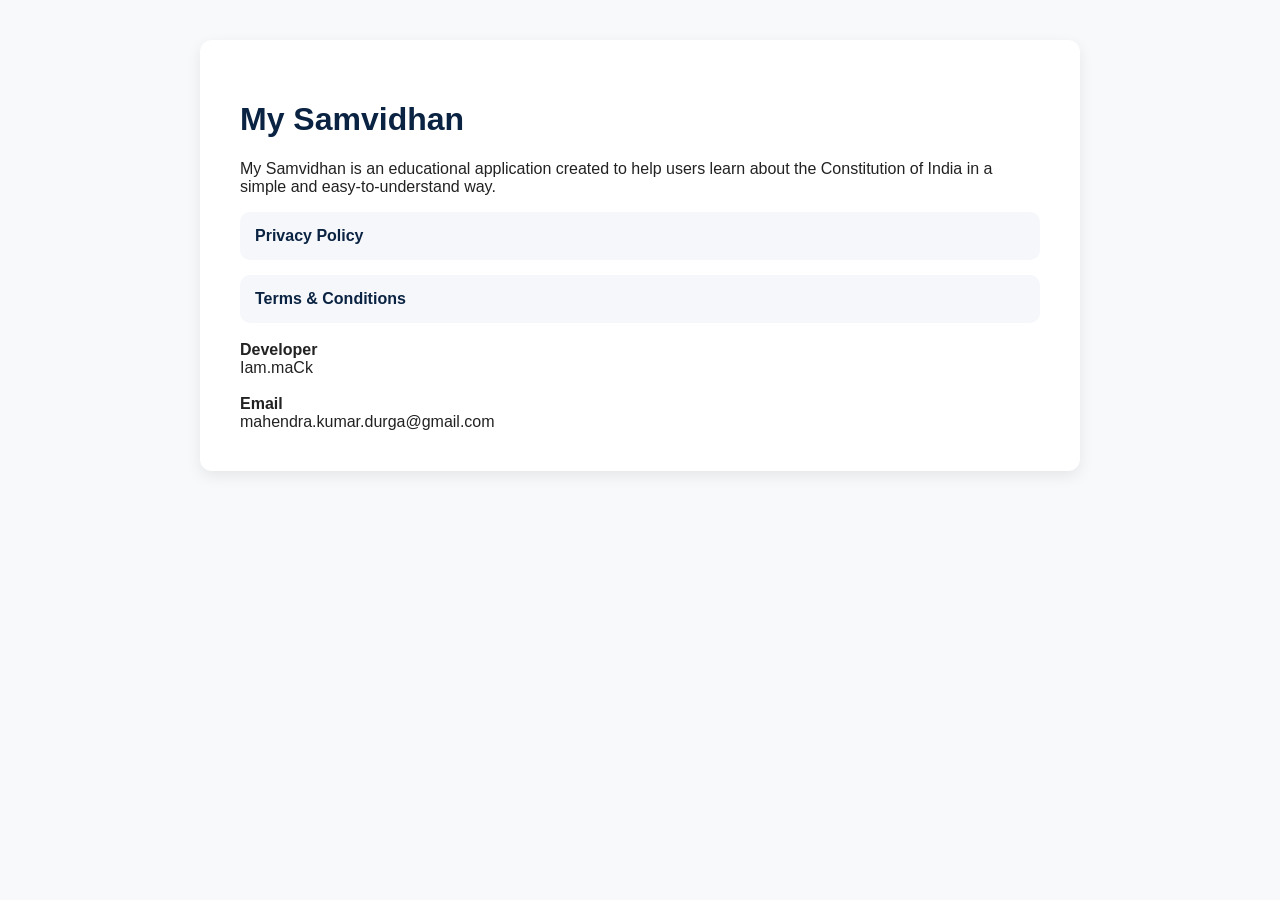
==== index.html @ bde84170 "Create index.html" ====
<!DOCTYPE html>
<html lang="en">
<head>
<meta charset="UTF-8">
<meta name="viewport" content="width=device-width, initial-scale=1.0">
<title>My Samvidhan</title>

<style>
body{
font-family:Arial,sans-serif;
background:#F8F9FB;
margin:0;
padding:40px;
color:#222;
}
.container{
max-width:800px;
margin:auto;
background:#fff;
padding:40px;
border-radius:12px;
box-shadow:0 5px 15px rgba(0,0,0,.08);
}
h1{
color:#0A2342;
}
a{
color:#0A2342;
font-weight:bold;
text-decoration:none;
}
.card{
background:#f5f7fb;
padding:15px;
border-radius:10px;
margin-top:15px;
}
</style>

</head>

<body>

<div class="container">

<h1>My Samvidhan</h1>

<p>
My Samvidhan is an educational application created to help users learn about the Constitution of India in a simple and easy-to-understand way.
</p>

<div class="card">
<a href="privacy-policy.html">Privacy Policy</a>
</div>

<div class="card">
<a href="terms-and-conditions.html">Terms & Conditions</a>
</div>

<br>

<b>Developer</b><br>
Iam.maCk

<br><br>

<b>Email</b><br>

mahendra.kumar.durga@gmail.com

</div>

</body>
</html>
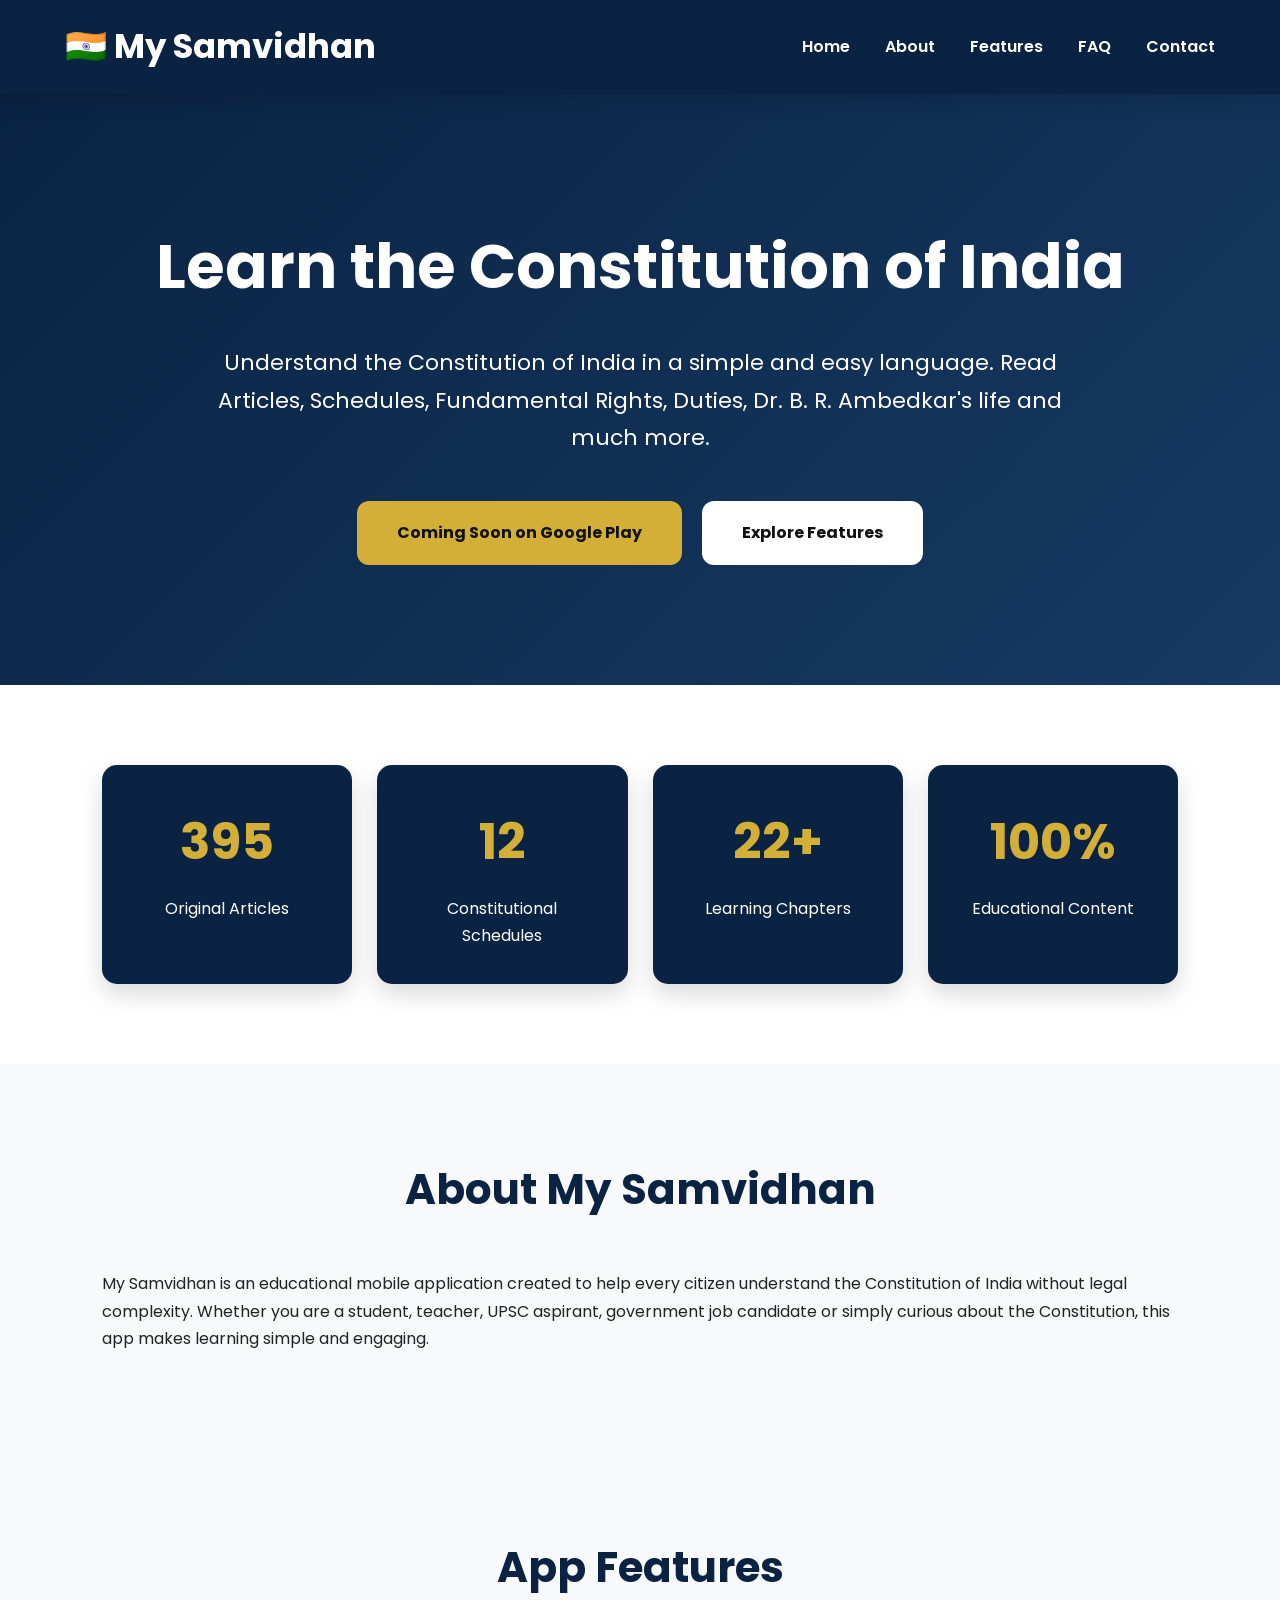
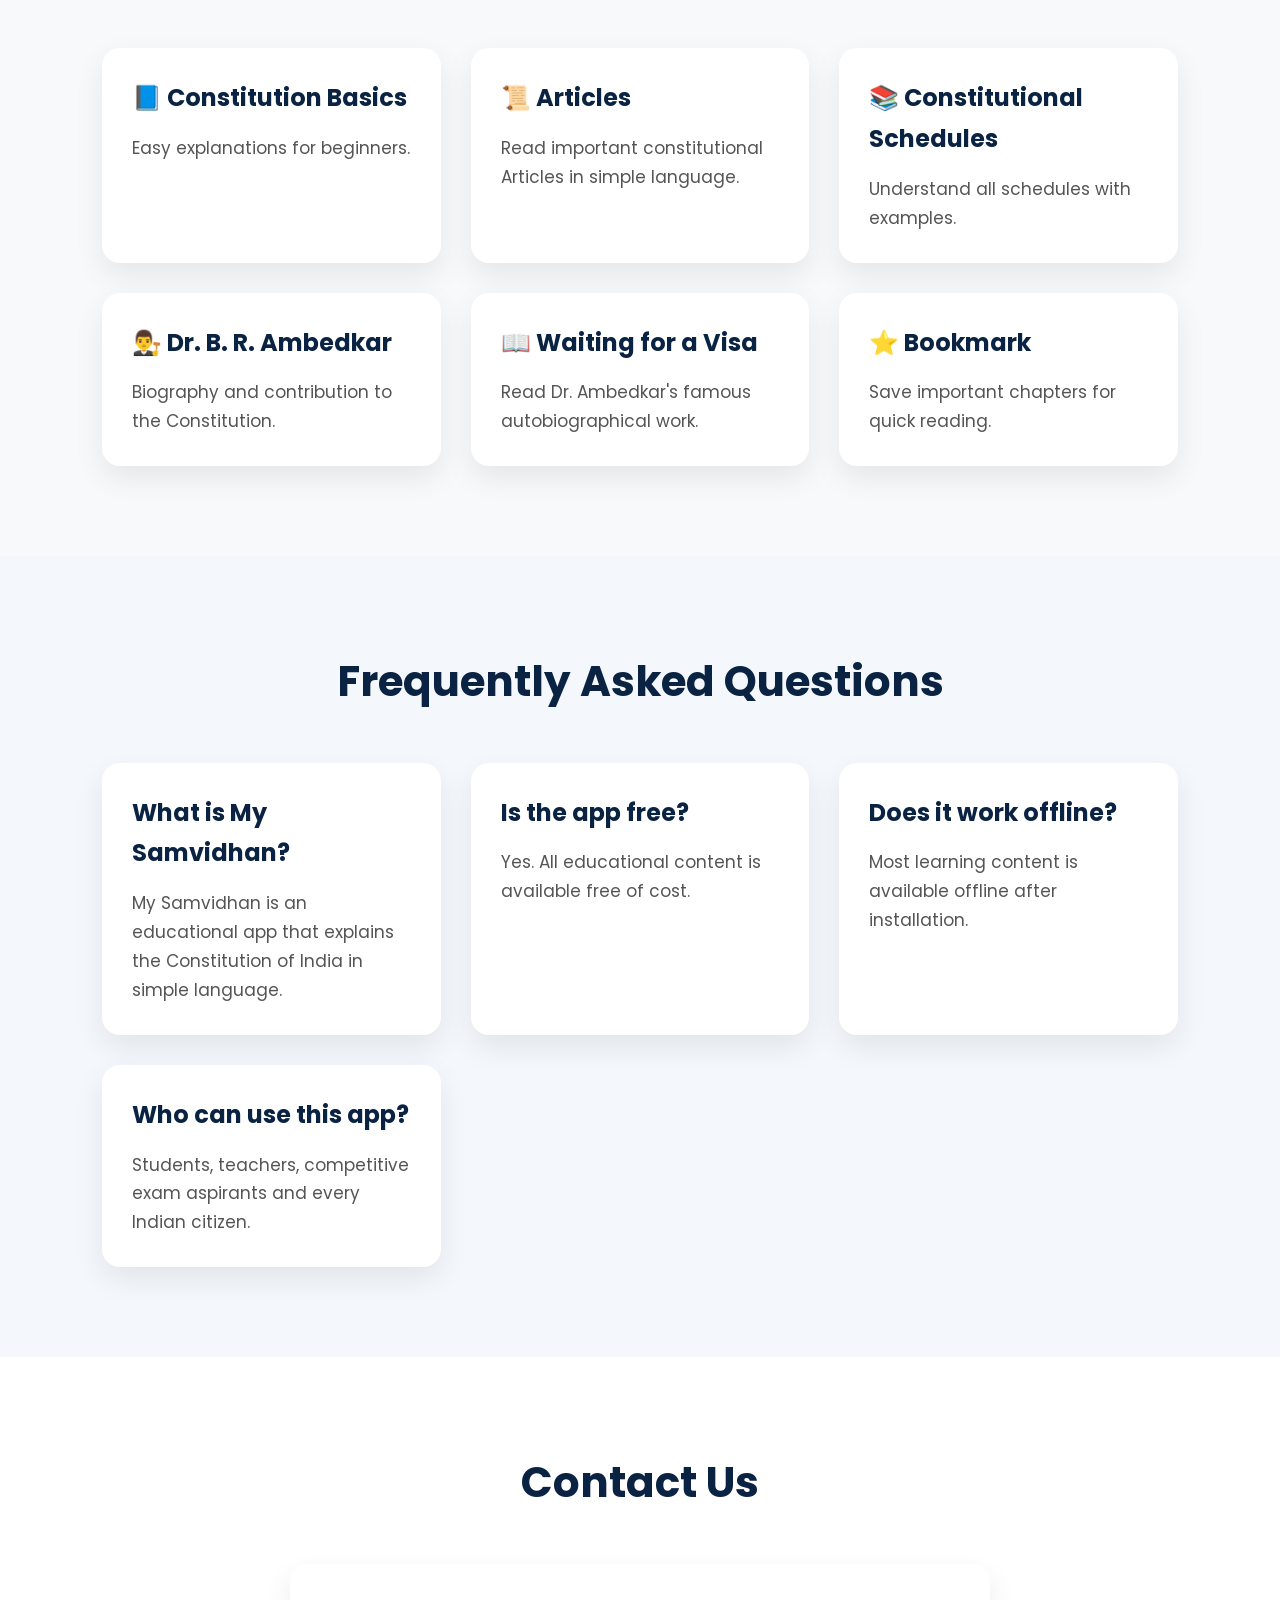
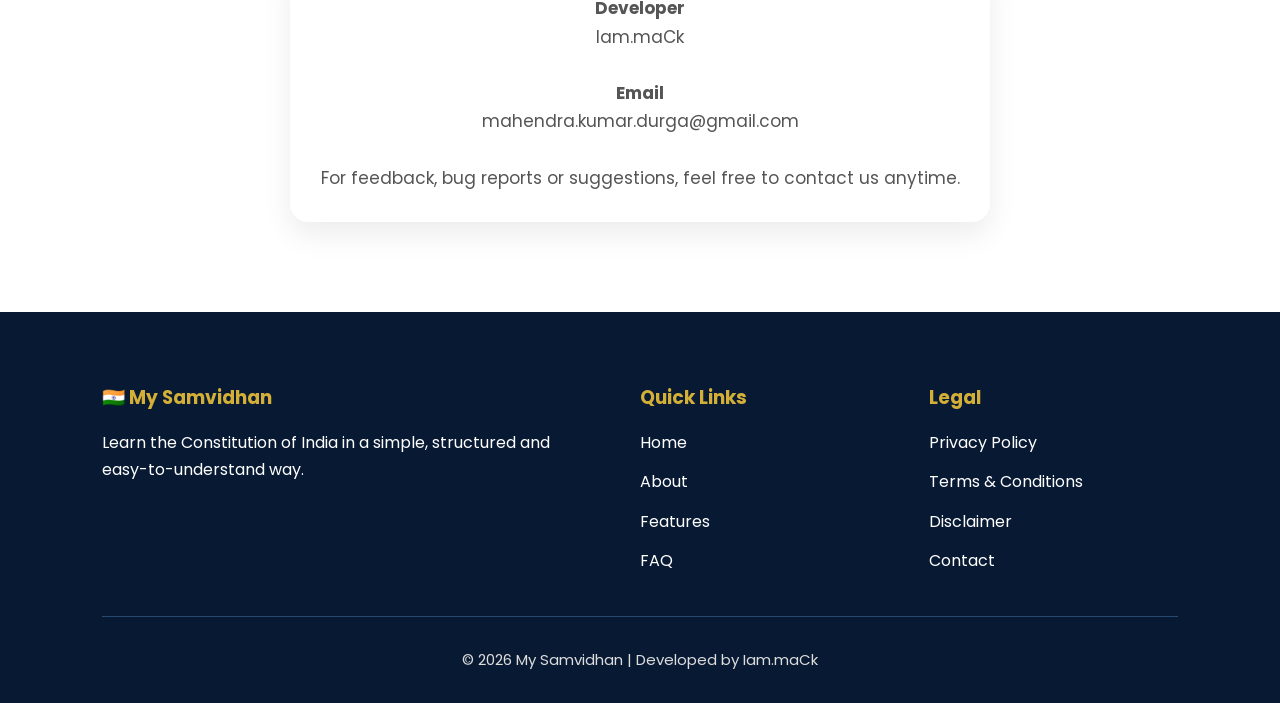
==== commit 08d5b320: "Add files via upload" ====
--- a/index.html
+++ b/index.html
@@ -1,74 +1,349 @@
-<!DOCTYPE html>
-<html lang="en">
-<head>
-<meta charset="UTF-8">
-<meta name="viewport" content="width=device-width, initial-scale=1.0">
-<title>My Samvidhan</title>
-
-<style>
-body{
-font-family:Arial,sans-serif;
-background:#F8F9FB;
-margin:0;
-padding:40px;
-color:#222;
-}
-.container{
-max-width:800px;
-margin:auto;
-background:#fff;
-padding:40px;
-border-radius:12px;
-box-shadow:0 5px 15px rgba(0,0,0,.08);
-}
-h1{
-color:#0A2342;
-}
-a{
-color:#0A2342;
-font-weight:bold;
-text-decoration:none;
-}
-.card{
-background:#f5f7fb;
-padding:15px;
-border-radius:10px;
-margin-top:15px;
-}
-</style>
-
-</head>
-
-<body>
-
-<div class="container">
-
-<h1>My Samvidhan</h1>
-
-<p>
-My Samvidhan is an educational application created to help users learn about the Constitution of India in a simple and easy-to-understand way.
-</p>
-
-<div class="card">
-<a href="privacy-policy.html">Privacy Policy</a>
-</div>
-
-<div class="card">
-<a href="terms-and-conditions.html">Terms & Conditions</a>
-</div>
-
-<br>
-
-<b>Developer</b><br>
-Iam.maCk
-
-<br><br>
-
-<b>Email</b><br>
-
-mahendra.kumar.durga@gmail.com
-
-</div>
-
-</body>
-</html>
+<!DOCTYPE html>
+<html lang="en">
+<head>
+<meta charset="UTF-8">
+<meta name="viewport" content="width=device-width, initial-scale=1.0">
+
+<title>My Samvidhan - Learn the Constitution of India</title>
+
+<meta name="description" content="Learn the Constitution of India in simple language with Articles, Schedules, Dr. B. R. Ambedkar, Waiting for a Visa and more.">
+
+<link rel="stylesheet" href="style.css">
+
+<link rel="preconnect" href="https://fonts.googleapis.com">
+<link rel="preconnect" href="https://fonts.gstatic.com" crossorigin>
+
+<link href="https://fonts.googleapis.com/css2?family=Poppins:wght@300;400;500;600;700;800&display=swap" rel="stylesheet">
+
+</head>
+
+<body>
+
+<header>
+
+<nav class="navbar">
+
+<div class="logo">
+
+<h2>🇮🇳 My Samvidhan</h2>
+
+</div>
+
+<ul>
+
+<li><a href="#home">Home</a></li>
+
+<li><a href="#about">About</a></li>
+
+<li><a href="#features">Features</a></li>
+
+<li><a href="#faq">FAQ</a></li>
+
+<li><a href="#contact">Contact</a></li>
+
+</ul>
+
+</nav>
+
+</header>
+
+<main>
+
+<section id="home" class="hero">
+
+<div class="hero-content">
+
+<h1>Learn the Constitution of India</h1>
+
+<p>
+
+Understand the Constitution of India in a simple and easy language.
+Read Articles, Schedules, Fundamental Rights, Duties,
+Dr. B. R. Ambedkar's life and much more.
+
+</p>
+
+<div class="hero-buttons">
+
+<a href="#" class="btn">
+
+Coming Soon on Google Play
+
+</a>
+
+<a href="#features" class="btn secondary">
+
+Explore Features
+
+</a>
+
+</div>
+
+</div>
+
+</section>
+
+<section class="stats">
+
+<div class="stat-box">
+
+<h2>395</h2>
+
+<p>Original Articles</p>
+
+</div>
+
+<div class="stat-box">
+
+<h2>12</h2>
+
+<p>Constitutional Schedules</p>
+
+</div>
+
+<div class="stat-box">
+
+<h2>22+</h2>
+
+<p>Learning Chapters</p>
+
+</div>
+
+<div class="stat-box">
+
+<h2>100%</h2>
+
+<p>Educational Content</p>
+
+</div>
+
+</section>
+
+<section id="about">
+
+<h2>About My Samvidhan</h2>
+
+<p>
+
+My Samvidhan is an educational mobile application created to help every citizen understand the Constitution of India without legal complexity.
+
+Whether you are a student, teacher, UPSC aspirant, government job candidate or simply curious about the Constitution, this app makes learning simple and engaging.
+
+</p>
+
+</section>
+
+<section id="features">
+
+<h2>App Features</h2>
+
+<div class="cards">
+
+<div class="card">
+
+<h3>📘 Constitution Basics</h3>
+
+<p>
+
+Easy explanations for beginners.
+
+</p>
+
+</div>
+
+<div class="card">
+
+<h3>📜 Articles</h3>
+
+<p>
+
+Read important constitutional Articles in simple language.
+
+</p>
+
+</div>
+
+<div class="card">
+
+<h3>📚 Constitutional Schedules</h3>
+
+<p>
+
+Understand all schedules with examples.
+
+</p>
+
+</div>
+
+<div class="card">
+
+<h3>👨‍⚖️ Dr. B. R. Ambedkar</h3>
+
+<p>
+
+Biography and contribution to the Constitution.
+
+</p>
+
+</div>
+
+<div class="card">
+
+<h3>📖 Waiting for a Visa</h3>
+
+<p>
+
+Read Dr. Ambedkar's famous autobiographical work.
+
+</p>
+
+</div>
+
+<div class="card">
+
+<h3>⭐ Bookmark</h3>
+
+<p>
+
+Save important chapters for quick reading.
+
+</p>
+
+</div>
+
+</div>
+
+</section>
+<section id="faq">
+
+<h2>Frequently Asked Questions</h2>
+
+<div class="cards">
+
+<div class="card">
+<h3>What is My Samvidhan?</h3>
+<p>
+My Samvidhan is an educational app that explains the Constitution of India in simple language.
+</p>
+</div>
+
+<div class="card">
+<h3>Is the app free?</h3>
+<p>
+Yes. All educational content is available free of cost.
+</p>
+</div>
+
+<div class="card">
+<h3>Does it work offline?</h3>
+<p>
+Most learning content is available offline after installation.
+</p>
+</div>
+
+<div class="card">
+<h3>Who can use this app?</h3>
+<p>
+Students, teachers, competitive exam aspirants and every Indian citizen.
+</p>
+</div>
+
+</div>
+
+</section>
+
+<section id="contact">
+
+<h2>Contact Us</h2>
+
+<div class="card">
+
+<p><strong>Developer</strong></p>
+
+<p>Iam.maCk</p>
+
+<br>
+
+<p><strong>Email</strong></p>
+
+<p>mahendra.kumar.durga@gmail.com</p>
+
+<br>
+
+<p>
+For feedback, bug reports or suggestions, feel free to contact us anytime.
+</p>
+
+</div>
+
+</section>
+
+<footer>
+
+<div class="footer-container">
+
+<div>
+
+<h3>🇮🇳 My Samvidhan</h3>
+
+<p>
+Learn the Constitution of India in a simple, structured and easy-to-understand way.
+</p>
+
+</div>
+
+<div>
+
+<h3>Quick Links</h3>
+
+<ul>
+
+<li><a href="#home">Home</a></li>
+
+<li><a href="#about">About</a></li>
+
+<li><a href="#features">Features</a></li>
+
+<li><a href="#faq">FAQ</a></li>
+
+</ul>
+
+</div>
+
+<div>
+
+<h3>Legal</h3>
+
+<ul>
+
+<li><a href="privacy-policy.html">Privacy Policy</a></li>
+
+<li><a href="terms-and-conditions.html">Terms & Conditions</a></li>
+
+<li><a href="disclaimer.html">Disclaimer</a></li>
+
+<li><a href="contact.html">Contact</a></li>
+
+</ul>
+
+</div>
+
+</div>
+
+<hr>
+
+<p class="copyright">
+
+© 2026 My Samvidhan | Developed by Iam.maCk
+
+</p>
+
+</footer>
+
+<script src="script.js"></script>
+
+</main>
+
+</body>
+
+</html>
--- a/style.css
+++ b/style.css
@@ -0,0 +1,303 @@
+*{
+margin:0;
+padding:0;
+box-sizing:border-box;
+font-family:'Poppins',sans-serif;
+}
+
+html{
+scroll-behavior:smooth;
+}
+
+body{
+background:#f8f9fb;
+color:#222;
+line-height:1.7;
+}
+
+header{
+background:#0A2342;
+position:sticky;
+top:0;
+z-index:999;
+box-shadow:0 5px 20px rgba(0,0,0,.15);
+}
+
+.navbar{
+max-width:1200px;
+margin:auto;
+display:flex;
+justify-content:space-between;
+align-items:center;
+padding:18px 25px;
+}
+
+.logo h2{
+color:white;
+font-size:34px;
+font-weight:700;
+}
+
+.navbar ul{
+display:flex;
+list-style:none;
+gap:35px;
+}
+
+.navbar a{
+color:white;
+text-decoration:none;
+font-weight:600;
+transition:.3s;
+}
+
+.navbar a:hover{
+color:#D4AF37;
+}
+
+.hero{
+background:linear-gradient(135deg,#0A2342,#163A63);
+padding:120px 25px;
+text-align:center;
+color:white;
+}
+
+.hero h1{
+font-size:62px;
+margin-bottom:25px;
+}
+
+.hero p{
+max-width:850px;
+margin:auto;
+font-size:22px;
+}
+
+.hero-buttons{
+margin-top:45px;
+display:flex;
+justify-content:center;
+gap:20px;
+flex-wrap:wrap;
+}
+
+.btn{
+padding:18px 40px;
+background:#D4AF37;
+color:#111;
+text-decoration:none;
+border-radius:12px;
+font-weight:700;
+transition:.3s;
+}
+
+.btn:hover{
+transform:translateY(-5px);
+}
+
+.secondary{
+background:white;
+}
+
+.stats{
+display:grid;
+grid-template-columns:repeat(4,1fr);
+gap:25px;
+padding:80px 8%;
+background:white;
+}
+
+.stat-box{
+background:#0A2342;
+padding:35px;
+border-radius:15px;
+text-align:center;
+color:white;
+box-shadow:0 10px 25px rgba(0,0,0,.15);
+}
+
+.stat-box h2{
+font-size:50px;
+color:#D4AF37;
+margin-bottom:10px;
+}
+section{
+padding:90px 8%;
+}
+
+section h2{
+text-align:center;
+font-size:42px;
+margin-bottom:45px;
+color:#0A2342;
+}
+
+.cards{
+display:grid;
+grid-template-columns:repeat(auto-fit,minmax(280px,1fr));
+gap:30px;
+}
+
+.card{
+background:#fff;
+padding:30px;
+border-radius:18px;
+box-shadow:0 12px 30px rgba(0,0,0,.08);
+transition:.35s;
+}
+
+.card:hover{
+transform:translateY(-10px);
+box-shadow:0 18px 40px rgba(0,0,0,.15);
+}
+
+.card h3{
+color:#0A2342;
+margin-bottom:15px;
+font-size:24px;
+}
+
+.card p{
+font-size:17px;
+color:#555;
+}
+
+#faq{
+background:#F4F7FC;
+}
+
+#contact{
+background:white;
+}
+
+#contact .card{
+max-width:700px;
+margin:auto;
+text-align:center;
+}
+
+footer{
+background:#081A33;
+color:white;
+padding:70px 8% 30px;
+}
+
+.footer-container{
+display:grid;
+grid-template-columns:2fr 1fr 1fr;
+gap:40px;
+margin-bottom:30px;
+}
+
+.footer-container h3{
+margin-bottom:15px;
+color:#D4AF37;
+}
+
+.footer-container ul{
+list-style:none;
+padding:0;
+}
+
+.footer-container li{
+margin-bottom:12px;
+}
+
+.footer-container a{
+color:white;
+text-decoration:none;
+transition:.3s;
+}
+
+.footer-container a:hover{
+color:#D4AF37;
+}
+
+footer hr{
+border:none;
+height:1px;
+background:#28496F;
+margin:30px 0;
+}
+
+.copyright{
+text-align:center;
+font-size:15px;
+color:#ddd;
+}
+
+.hidden{
+opacity:0;
+transform:translateY(40px);
+transition:all .8s ease;
+}
+
+.show{
+opacity:1;
+transform:translateY(0);
+}
+
+@media(max-width:992px){
+
+.hero h1{
+font-size:48px;
+}
+
+.hero p{
+font-size:18px;
+}
+
+.stats{
+grid-template-columns:repeat(2,1fr);
+}
+
+.footer-container{
+grid-template-columns:1fr;
+text-align:center;
+}
+
+}
+
+@media(max-width:768px){
+
+.navbar{
+flex-direction:column;
+gap:20px;
+}
+
+.navbar ul{
+flex-wrap:wrap;
+justify-content:center;
+gap:18px;
+}
+
+.hero{
+padding:80px 20px;
+}
+
+.hero h1{
+font-size:36px;
+}
+
+.hero p{
+font-size:16px;
+}
+
+.hero-buttons{
+flex-direction:column;
+align-items:center;
+}
+
+.stats{
+grid-template-columns:1fr;
+}
+
+section{
+padding:70px 20px;
+}
+
+section h2{
+font-size:32px;
+}
+
+}
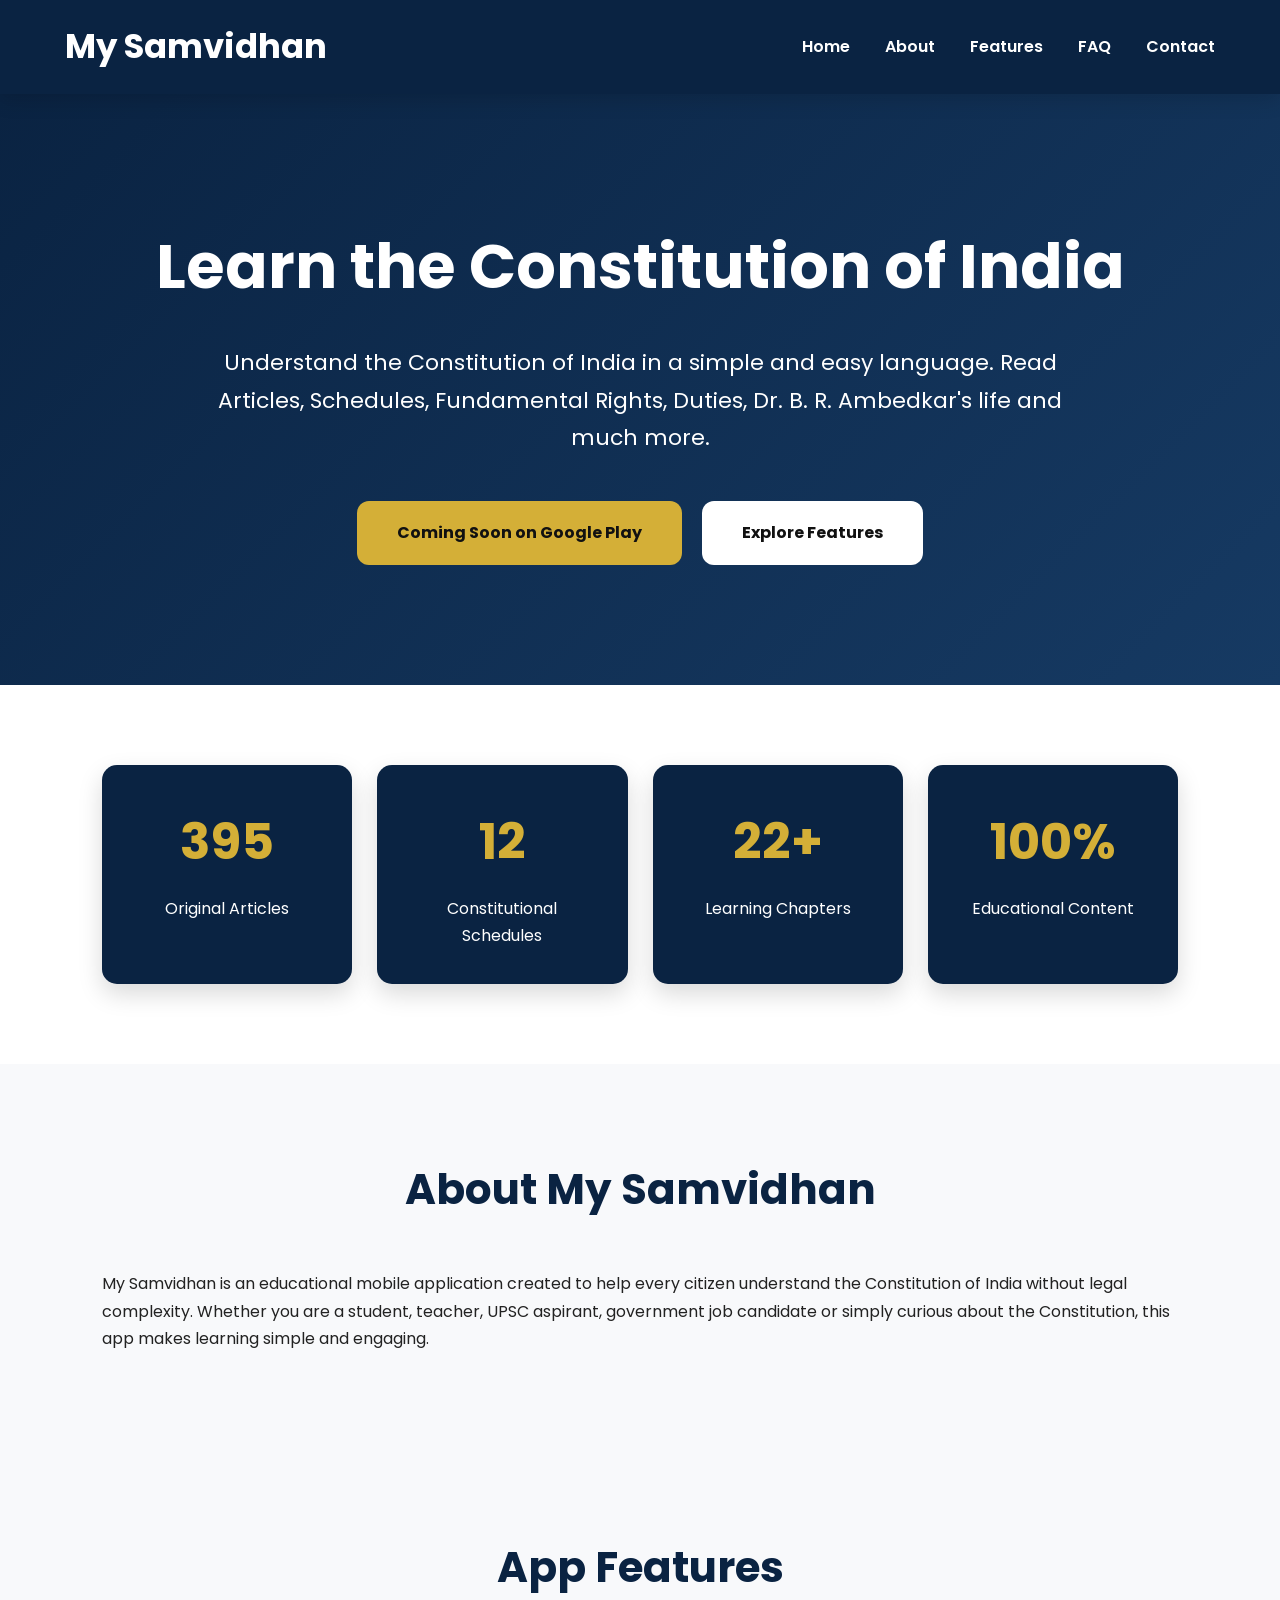
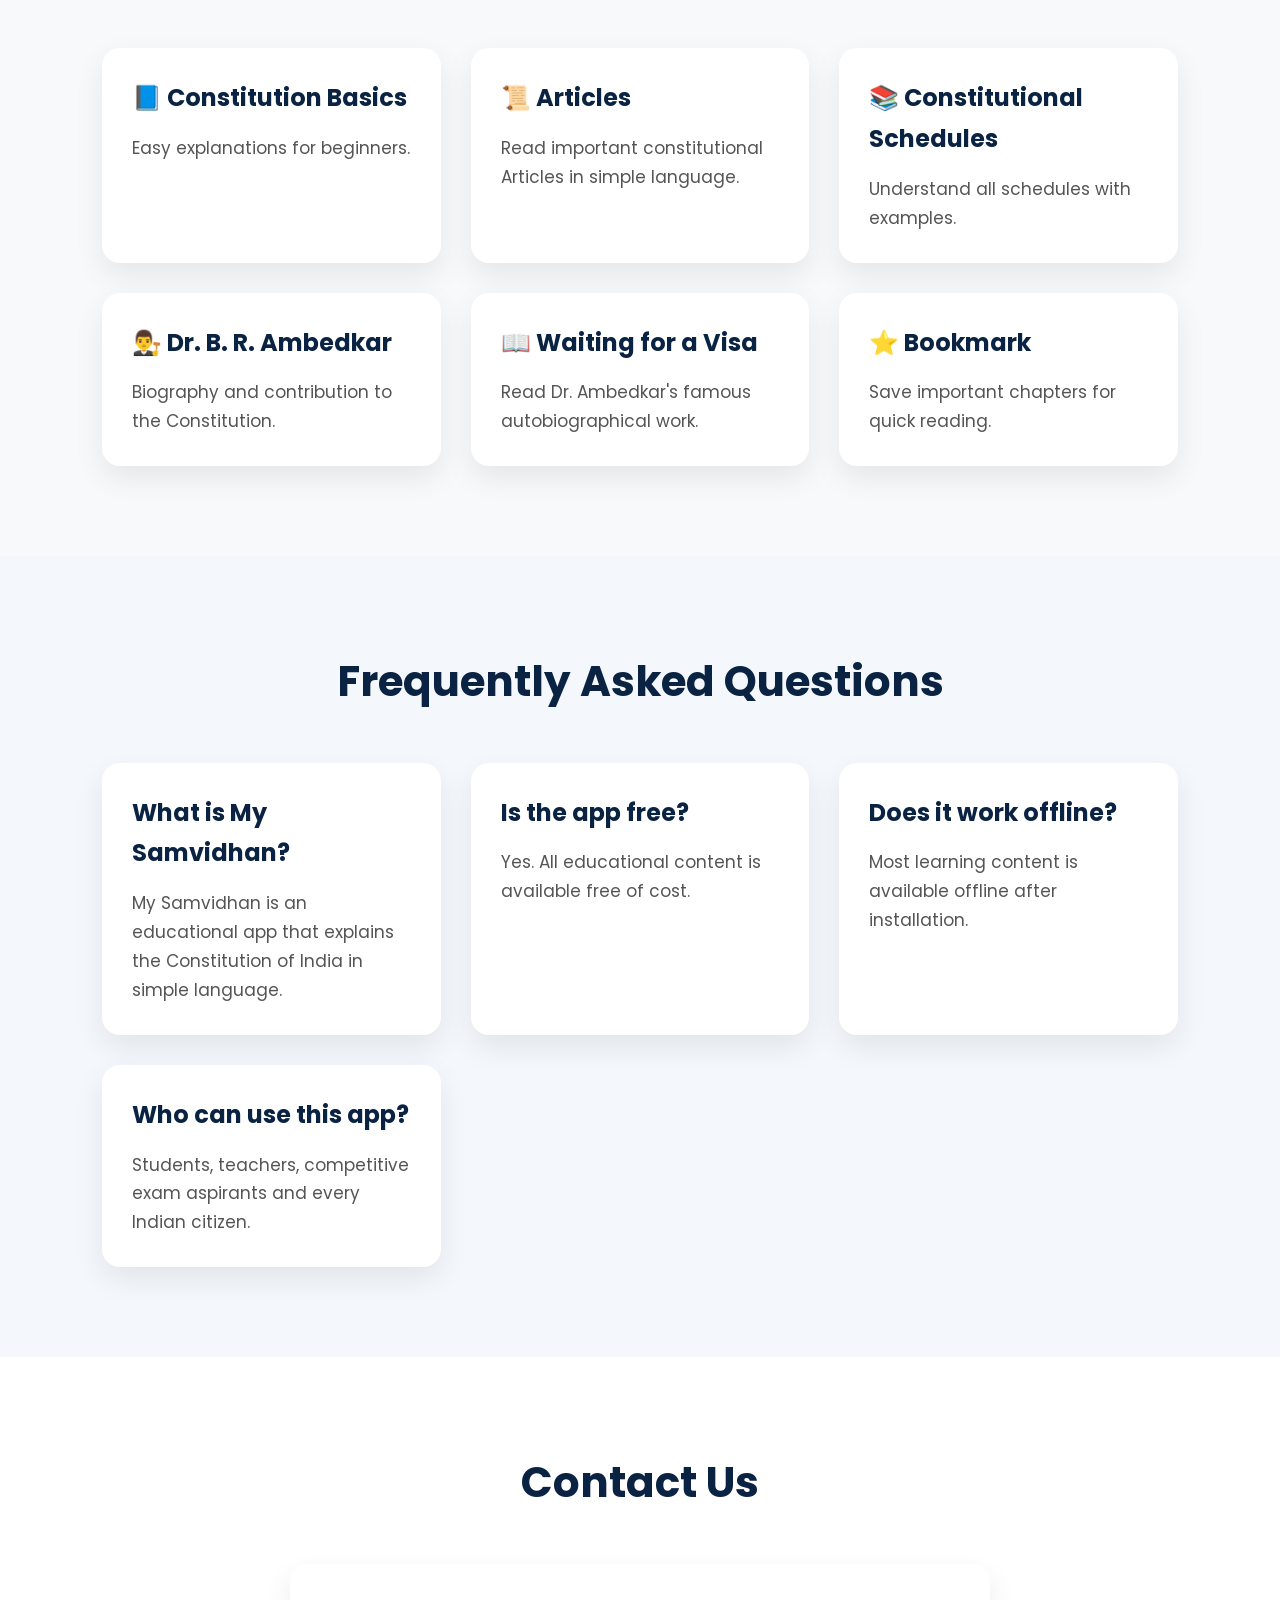
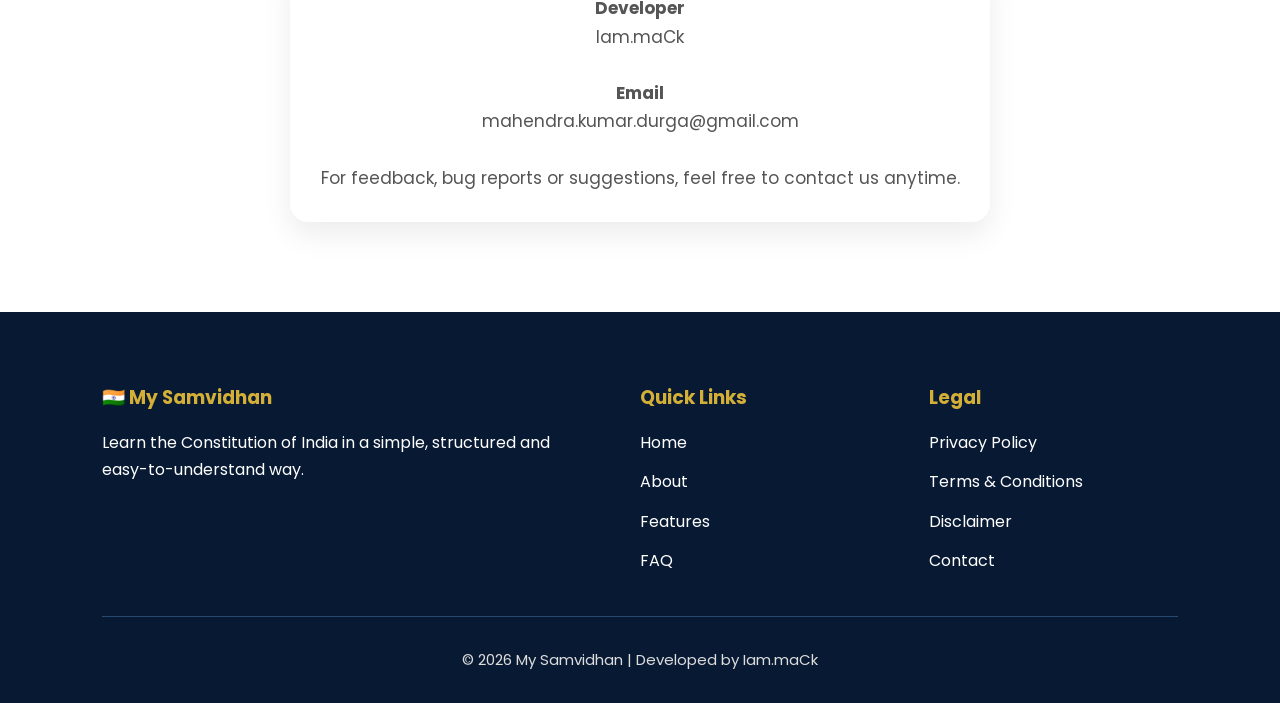
==== commit 3732a693: "Update index.html" ====
--- a/index.html
+++ b/index.html
@@ -25,7 +25,7 @@
 
 <div class="logo">
 
-<h2>🇮🇳 My Samvidhan</h2>
+<h2>My Samvidhan</h2>
 
 </div>
 
@@ -346,4 +346,4 @@
 
 </body>
 
-</html>+</html>
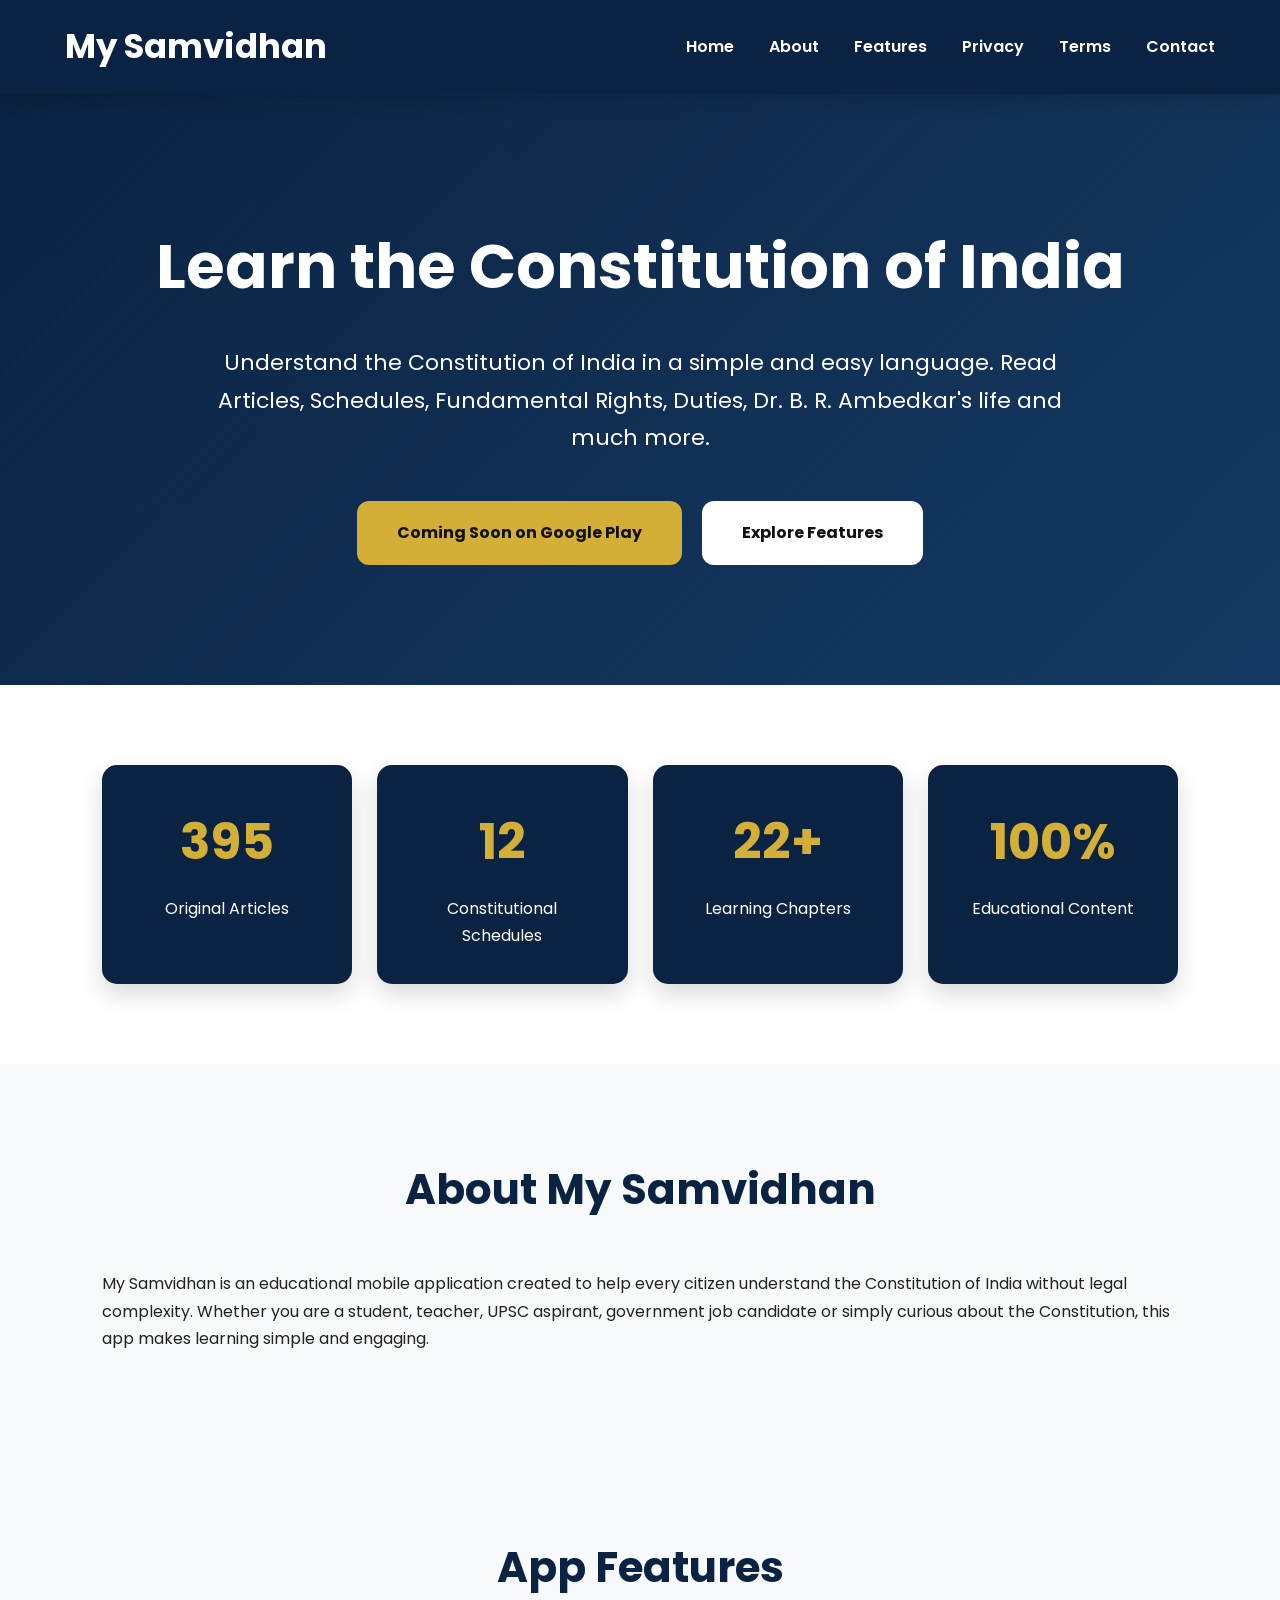
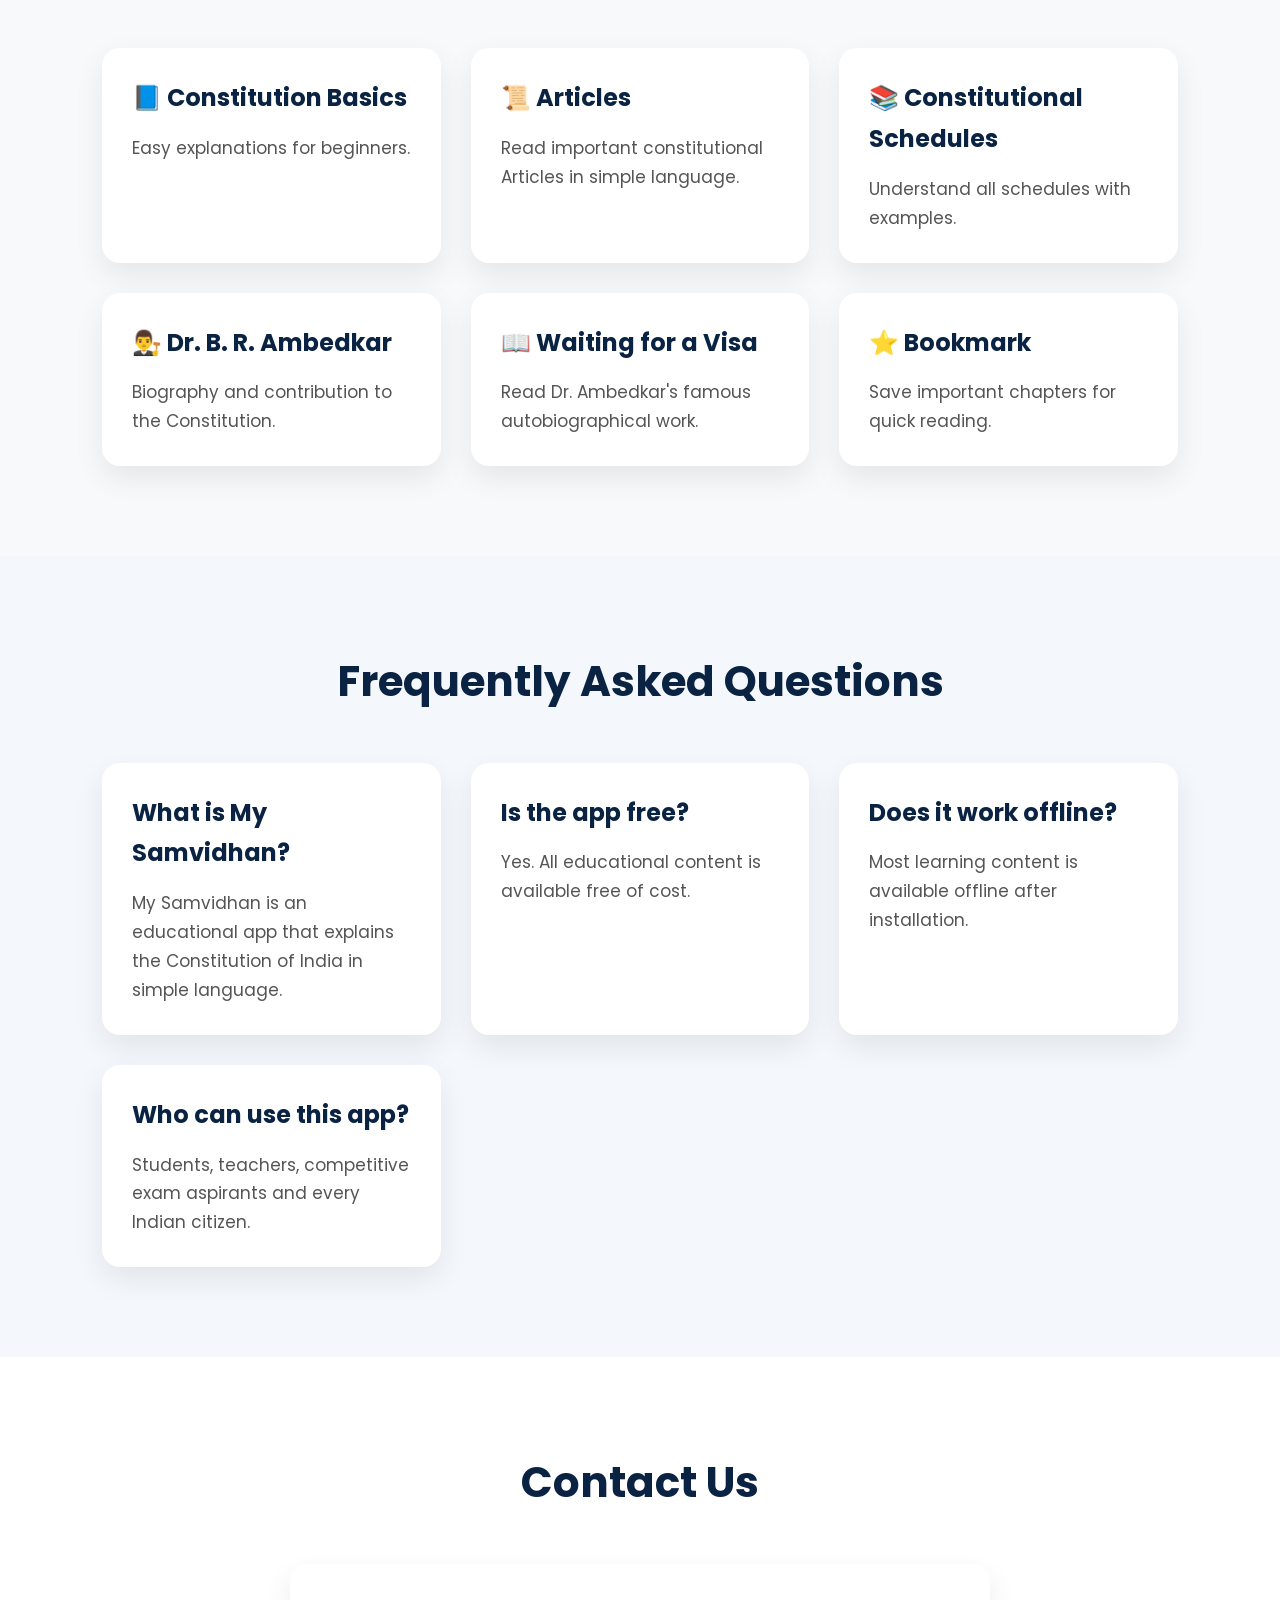
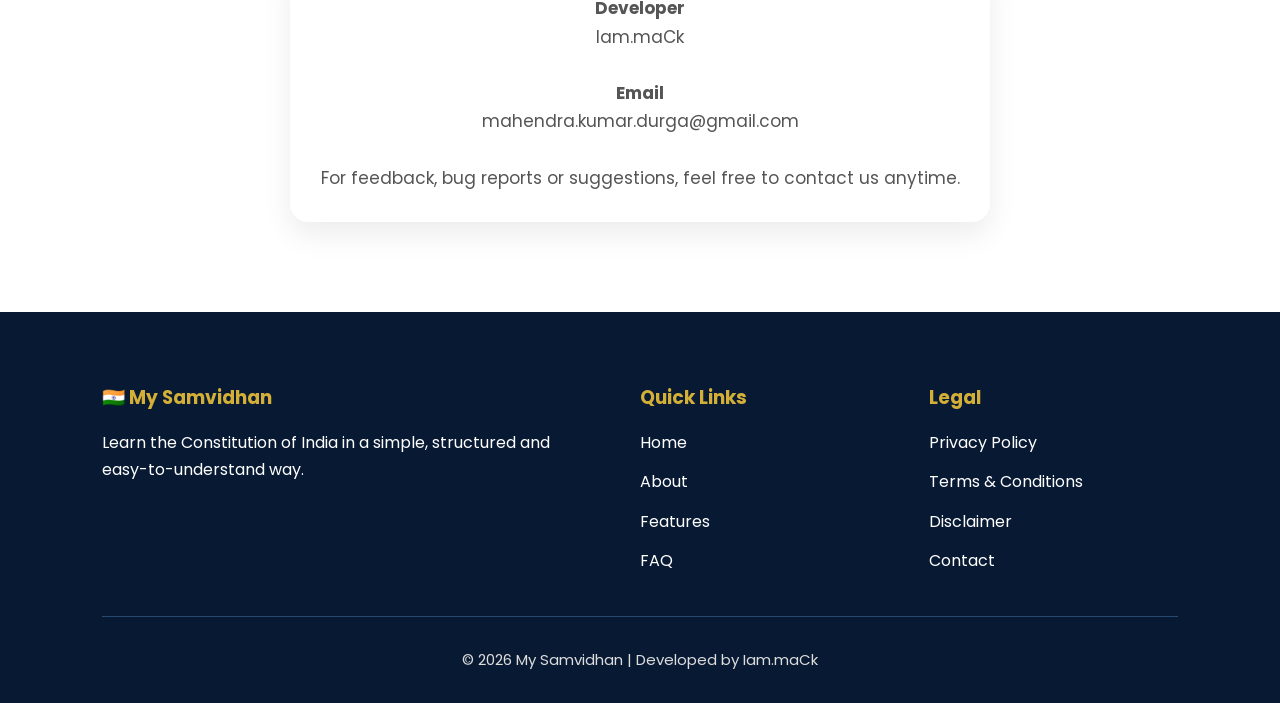
==== commit 3bec55e4: "Update index.html" ====
--- a/index.html
+++ b/index.html
@@ -32,14 +32,16 @@
 <ul>
 
 <li><a href="#home">Home</a></li>
-
+  
 <li><a href="#about">About</a></li>
-
+  
 <li><a href="#features">Features</a></li>
-
-<li><a href="#faq">FAQ</a></li>
-
-<li><a href="#contact">Contact</a></li>
+  
+<li><a href="privacy-policy.html">Privacy</a></li>
+  
+<li><a href="terms-and-conditions.html">Terms</a></li>
+  
+<li><a href="contact.html">Contact</a></li>
 
 </ul>
 
